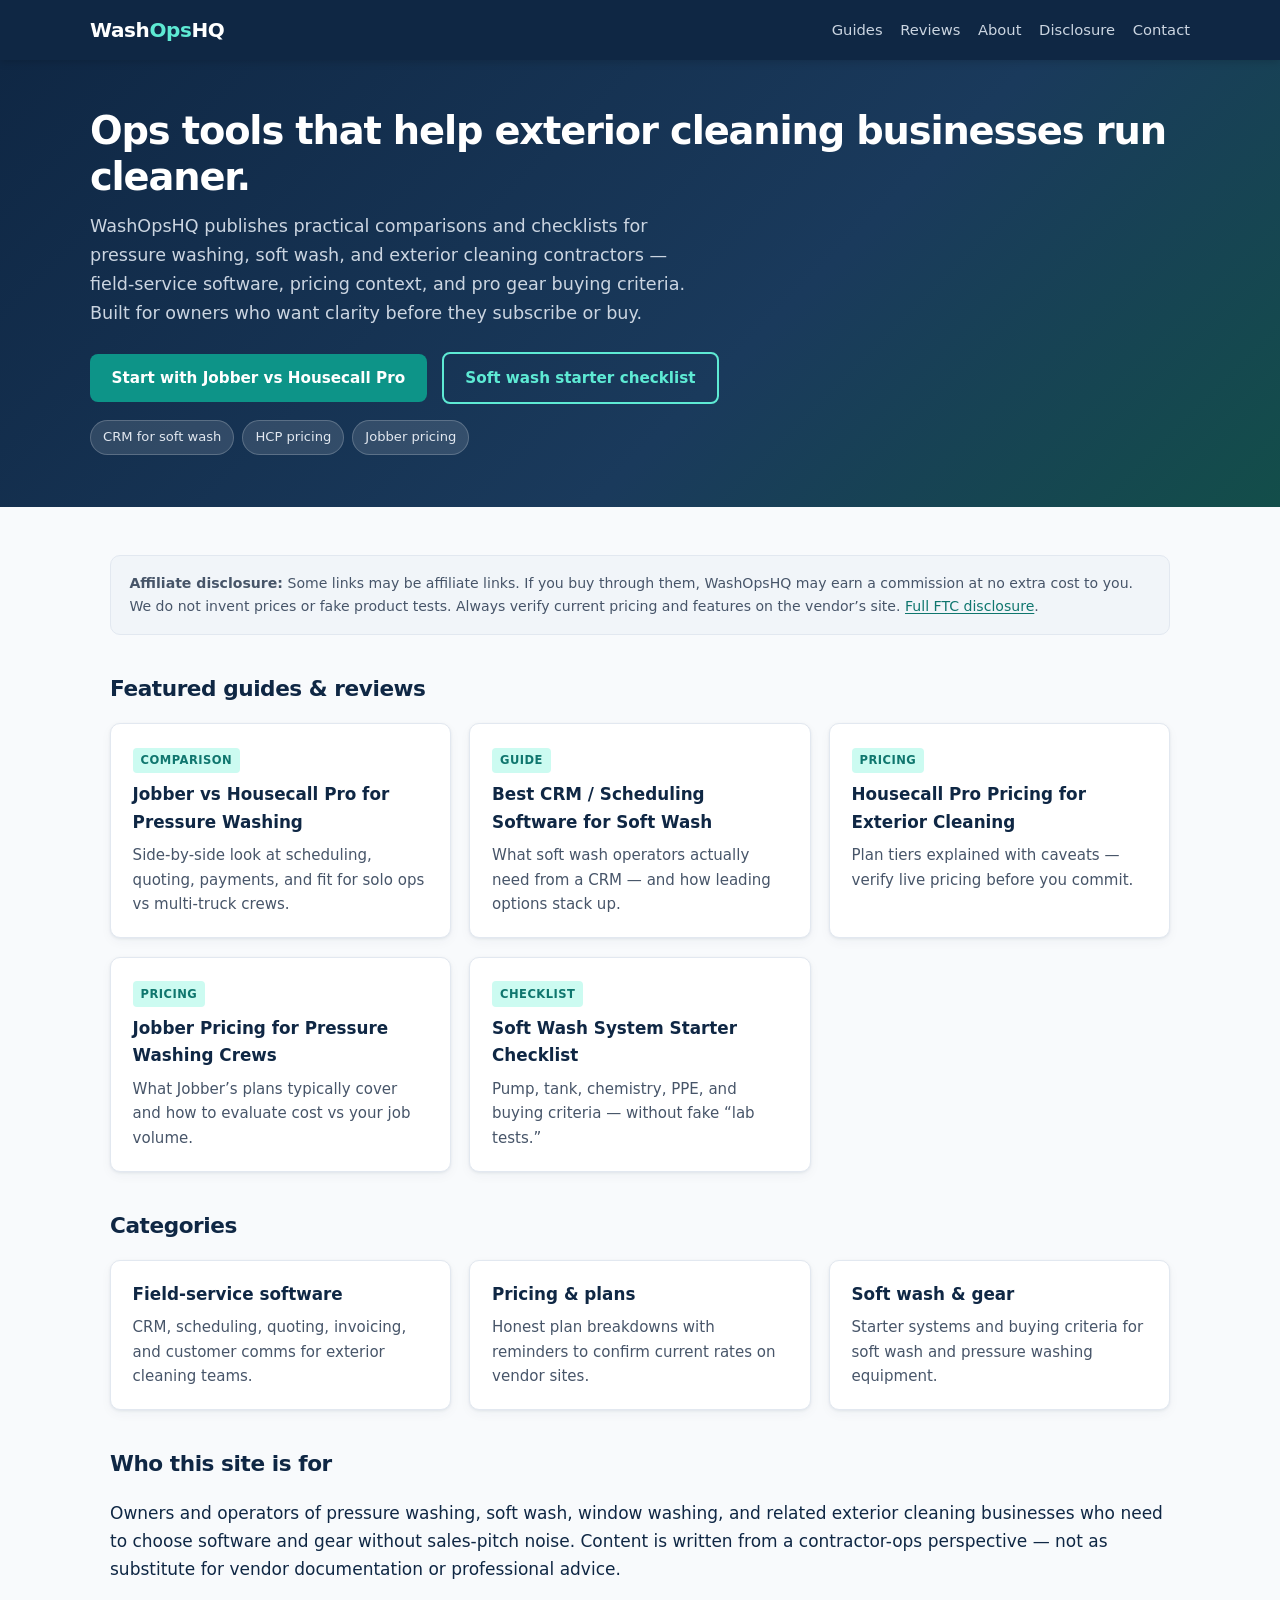
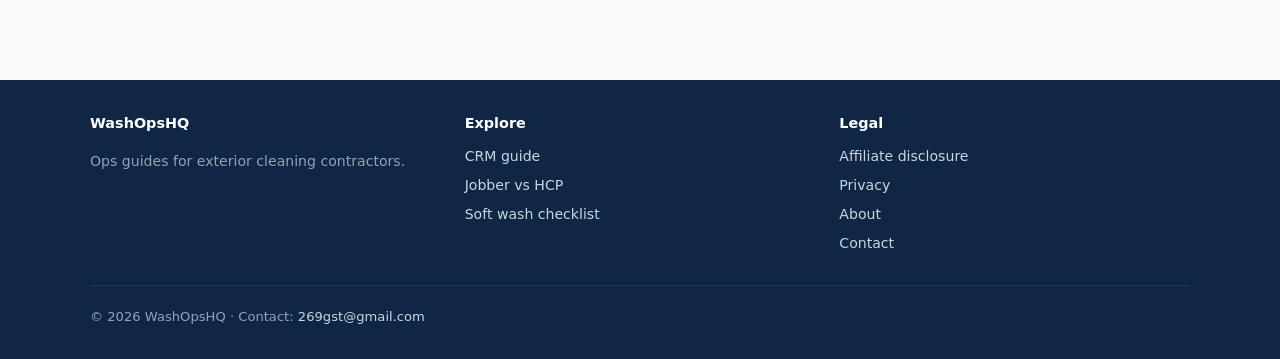
==== index.html @ 54948775 "Initial WashOpsHQ site: homepage, legal pages, 5 articles Static HTML/CSS for exterior cleaning cont" ====
<!DOCTYPE html>
<html lang="en">
<head>
  <meta charset="UTF-8">
  <meta name="viewport" content="width=device-width, initial-scale=1">
  <title>WashOpsHQ — Ops Guides for Exterior Cleaning Contractors</title>
  <meta name="description" content="Practical software and gear guides for pressure washing, soft wash, and exterior cleaning contractors. Compare CRM tools, pricing, and starter systems — no fluff.">
  <link rel="canonical" href="https://269gst-dot.github.io/washopshq/">
  <link rel="stylesheet" href="css/styles.css">
</head>
<body>
  <header class="site-header">
    <div class="header-inner">
      <a class="logo" href="index.html">Wash<span>Ops</span>HQ</a>
      <nav class="nav" aria-label="Main">
        <a href="guides/best-crm-soft-wash.html">Guides</a>
        <a href="reviews/jobber-vs-housecall-pro-pressure-washing.html">Reviews</a>
        <a href="about.html">About</a>
        <a href="disclosure.html">Disclosure</a>
        <a href="contact.html">Contact</a>
      </nav>
    </div>
  </header>

  <section class="hero">
    <div class="hero-inner">
      <h1>Ops tools that help exterior cleaning businesses run cleaner.</h1>
      <p>WashOpsHQ publishes practical comparisons and checklists for pressure washing, soft wash, and exterior cleaning contractors — field-service software, pricing context, and pro gear buying criteria. Built for owners who want clarity before they subscribe or buy.</p>
      <a class="btn" href="reviews/jobber-vs-housecall-pro-pressure-washing.html">Start with Jobber vs Housecall Pro</a>
      <a class="btn btn-outline" href="guides/soft-wash-system-starter-checklist.html">Soft wash starter checklist</a>
      <div class="chips">
        <a class="chip" href="guides/best-crm-soft-wash.html">CRM for soft wash</a>
        <a class="chip" href="reviews/housecall-pro-pricing-exterior-cleaning.html">HCP pricing</a>
        <a class="chip" href="reviews/jobber-pricing-pressure-washing.html">Jobber pricing</a>
      </div>
    </div>
  </section>

  <main class="wrap wide">
    <div class="disclosure-box">
      <strong>Affiliate disclosure:</strong> Some links may be affiliate links. If you buy through them, WashOpsHQ may earn a commission at no extra cost to you.
      We do not invent prices or fake product tests. Always verify current pricing and features on the vendor’s site.
      <a href="disclosure.html">Full FTC disclosure</a>.
    </div>

    <h2 class="section-title">Featured guides &amp; reviews</h2>
    <div class="grid">
      <article class="card">
        <span class="badge">Comparison</span>
        <h3><a href="reviews/jobber-vs-housecall-pro-pressure-washing.html">Jobber vs Housecall Pro for Pressure Washing</a></h3>
        <p>Side-by-side look at scheduling, quoting, payments, and fit for solo ops vs multi-truck crews.</p>
      </article>
      <article class="card">
        <span class="badge">Guide</span>
        <h3><a href="guides/best-crm-soft-wash.html">Best CRM / Scheduling Software for Soft Wash</a></h3>
        <p>What soft wash operators actually need from a CRM — and how leading options stack up.</p>
      </article>
      <article class="card">
        <span class="badge">Pricing</span>
        <h3><a href="reviews/housecall-pro-pricing-exterior-cleaning.html">Housecall Pro Pricing for Exterior Cleaning</a></h3>
        <p>Plan tiers explained with caveats — verify live pricing before you commit.</p>
      </article>
      <article class="card">
        <span class="badge">Pricing</span>
        <h3><a href="reviews/jobber-pricing-pressure-washing.html">Jobber Pricing for Pressure Washing Crews</a></h3>
        <p>What Jobber’s plans typically cover and how to evaluate cost vs your job volume.</p>
      </article>
      <article class="card">
        <span class="badge">Checklist</span>
        <h3><a href="guides/soft-wash-system-starter-checklist.html">Soft Wash System Starter Checklist</a></h3>
        <p>Pump, tank, chemistry, PPE, and buying criteria — without fake “lab tests.”</p>
      </article>
    </div>

    <h2 class="section-title">Categories</h2>
    <div class="grid">
      <div class="card">
        <h3>Field-service software</h3>
        <p>CRM, scheduling, quoting, invoicing, and customer comms for exterior cleaning teams.</p>
      </div>
      <div class="card">
        <h3>Pricing &amp; plans</h3>
        <p>Honest plan breakdowns with reminders to confirm current rates on vendor sites.</p>
      </div>
      <div class="card">
        <h3>Soft wash &amp; gear</h3>
        <p>Starter systems and buying criteria for soft wash and pressure washing equipment.</p>
      </div>
    </div>

    <h2 class="section-title">Who this site is for</h2>
    <p>Owners and operators of pressure washing, soft wash, window washing, and related exterior cleaning businesses who need to choose software and gear without sales-pitch noise. Content is written from a contractor-ops perspective — not as substitute for vendor documentation or professional advice.</p>
  </main>

  <footer class="site-footer">
    <div class="footer-inner">
      <div>
        <h4>WashOpsHQ</h4>
        <p>Ops guides for exterior cleaning contractors.</p>
      </div>
      <div>
        <h4>Explore</h4>
        <ul>
          <li><a href="guides/best-crm-soft-wash.html">CRM guide</a></li>
          <li><a href="reviews/jobber-vs-housecall-pro-pressure-washing.html">Jobber vs HCP</a></li>
          <li><a href="guides/soft-wash-system-starter-checklist.html">Soft wash checklist</a></li>
        </ul>
      </div>
      <div>
        <h4>Legal</h4>
        <ul>
          <li><a href="disclosure.html">Affiliate disclosure</a></li>
          <li><a href="privacy.html">Privacy</a></li>
          <li><a href="about.html">About</a></li>
          <li><a href="contact.html">Contact</a></li>
        </ul>
      </div>
    </div>
    <div class="footer-bottom">
      &copy; 2026 WashOpsHQ · Contact: <a href="mailto:269gst@gmail.com">269gst@gmail.com</a>
    </div>
  </footer>
</body>
</html>
---- css/styles.css ----
/* WashOpsHQ — clean professional styles */
:root {
  --navy: #0f2744;
  --navy-mid: #1a3a5c;
  --teal: #0d9488;
  --teal-dark: #0f766e;
  --teal-light: #ccfbf1;
  --slate: #475569;
  --slate-light: #64748b;
  --bg: #f8fafc;
  --card: #ffffff;
  --border: #e2e8f0;
  --warn-bg: #fffbeb;
  --warn-border: #f59e0b;
  --radius: 10px;
  --shadow: 0 1px 3px rgba(15,39,68,.08), 0 4px 12px rgba(15,39,68,.04);
  --max: 880px;
  --font: system-ui, -apple-system, "Segoe UI", Roboto, "Helvetica Neue", Arial, sans-serif;
}
*, *::before, *::after { box-sizing: border-box; }
html { scroll-behavior: smooth; }
body {
  margin: 0;
  font-family: var(--font);
  font-size: 17px;
  line-height: 1.65;
  color: var(--navy);
  background: var(--bg);
}
a { color: var(--teal-dark); text-decoration: underline; text-underline-offset: 2px; }
a:hover { color: var(--teal); }
img { max-width: 100%; height: auto; }

/* Header */
.site-header {
  background: var(--navy);
  color: #fff;
  padding: 0.85rem 1.25rem;
  position: sticky;
  top: 0;
  z-index: 100;
  box-shadow: 0 2px 8px rgba(0,0,0,.15);
}
.header-inner {
  max-width: 1100px;
  margin: 0 auto;
  display: flex;
  align-items: center;
  justify-content: space-between;
  gap: 1rem;
  flex-wrap: wrap;
}
.logo {
  font-weight: 700;
  font-size: 1.25rem;
  color: #fff;
  text-decoration: none;
  letter-spacing: -0.02em;
}
.logo span { color: #5eead4; }
.nav { display: flex; gap: 1.1rem; flex-wrap: wrap; align-items: center; }
.nav a {
  color: #cbd5e1;
  text-decoration: none;
  font-size: 0.92rem;
  font-weight: 500;
}
.nav a:hover { color: #fff; }

/* Layout */
.wrap { max-width: var(--max); margin: 0 auto; padding: 1.75rem 1.25rem 3rem; }
.wide { max-width: 1100px; }

/* Hero */
.hero {
  background: linear-gradient(135deg, var(--navy) 0%, var(--navy-mid) 60%, #134e4a 100%);
  color: #fff;
  padding: 3rem 1.25rem 3.25rem;
  margin-bottom: 0;
}
.hero-inner { max-width: 1100px; margin: 0 auto; }
.hero h1 {
  margin: 0 0 0.75rem;
  font-size: clamp(1.75rem, 4vw, 2.4rem);
  line-height: 1.2;
  letter-spacing: -0.03em;
}
.hero p {
  margin: 0 0 1.5rem;
  font-size: 1.1rem;
  color: #cbd5e1;
  max-width: 620px;
}
.btn {
  display: inline-block;
  background: var(--teal);
  color: #fff !important;
  text-decoration: none !important;
  padding: 0.7rem 1.35rem;
  border-radius: 8px;
  font-weight: 600;
  font-size: 0.95rem;
  border: none;
  cursor: pointer;
  transition: background .15s;
}
.btn:hover { background: var(--teal-dark); }
.btn-outline {
  background: transparent;
  border: 2px solid #5eead4;
  color: #5eead4 !important;
  margin-left: 0.6rem;
}
.btn-outline:hover { background: rgba(94,234,212,.12); }

/* Cards / grid */
.section-title {
  font-size: 1.35rem;
  margin: 2.25rem 0 1rem;
  letter-spacing: -0.02em;
}
.grid {
  display: grid;
  grid-template-columns: repeat(auto-fill, minmax(280px, 1fr));
  gap: 1.15rem;
}
.card {
  background: var(--card);
  border: 1px solid var(--border);
  border-radius: var(--radius);
  padding: 1.25rem 1.35rem;
  box-shadow: var(--shadow);
  transition: border-color .15s, box-shadow .15s;
}
.card:hover {
  border-color: #99f6e4;
  box-shadow: 0 4px 16px rgba(13,148,136,.1);
}
.card h3 { margin: 0 0 0.4rem; font-size: 1.05rem; }
.card h3 a { text-decoration: none; color: var(--navy); }
.card h3 a:hover { color: var(--teal-dark); }
.card p { margin: 0; color: var(--slate); font-size: 0.94rem; }
.badge {
  display: inline-block;
  font-size: 0.72rem;
  font-weight: 700;
  text-transform: uppercase;
  letter-spacing: .04em;
  background: var(--teal-light);
  color: var(--teal-dark);
  padding: 0.2rem 0.5rem;
  border-radius: 4px;
  margin-bottom: 0.5rem;
}

/* Article */
article h1 {
  font-size: clamp(1.55rem, 3.5vw, 2rem);
  line-height: 1.25;
  letter-spacing: -0.025em;
  margin: 0 0 0.5rem;
}
.meta {
  color: var(--slate-light);
  font-size: 0.88rem;
  margin-bottom: 1.25rem;
}
.lede {
  font-size: 1.08rem;
  color: var(--slate);
  border-left: 3px solid var(--teal);
  padding-left: 1rem;
  margin: 0 0 1.5rem;
}
article h2 {
  font-size: 1.3rem;
  margin: 2rem 0 0.75rem;
  letter-spacing: -0.02em;
  border-bottom: 1px solid var(--border);
  padding-bottom: 0.35rem;
}
article h3 { font-size: 1.08rem; margin: 1.4rem 0 0.5rem; }
article p, article li { color: #1e293b; }
article ul, article ol { padding-left: 1.3rem; }
article li { margin-bottom: 0.35rem; }

/* Tables */
.table-wrap { overflow-x: auto; margin: 1.25rem 0; border-radius: var(--radius); border: 1px solid var(--border); }
table {
  width: 100%;
  border-collapse: collapse;
  font-size: 0.92rem;
  background: var(--card);
}
th, td {
  padding: 0.7rem 0.85rem;
  text-align: left;
  border-bottom: 1px solid var(--border);
  vertical-align: top;
}
th {
  background: var(--navy);
  color: #fff;
  font-weight: 600;
  white-space: nowrap;
}
tr:last-child td { border-bottom: none; }
tr:nth-child(even) td { background: #f1f5f9; }

/* Callouts */
.note, .caveat, .disclosure-box {
  border-radius: var(--radius);
  padding: 1rem 1.15rem;
  margin: 1.25rem 0;
  font-size: 0.95rem;
}
.note {
  background: #ecfeff;
  border: 1px solid #99f6e4;
}
.caveat {
  background: var(--warn-bg);
  border: 1px solid #fcd34d;
}
.disclosure-box {
  background: #f1f5f9;
  border: 1px solid var(--border);
  font-size: 0.88rem;
  color: var(--slate);
}
.affiliate-placeholder {
  display: inline-block;
  background: #fef3c7;
  border: 1px dashed #d97706;
  color: #92400e;
  font-family: ui-monospace, monospace;
  font-size: 0.85em;
  padding: 0.15rem 0.4rem;
  border-radius: 4px;
  word-break: break-all;
}

/* Pros/cons */
.two-col {
  display: grid;
  grid-template-columns: 1fr 1fr;
  gap: 1rem;
  margin: 1rem 0;
}
@media (max-width: 640px) {
  .two-col { grid-template-columns: 1fr; }
  .btn-outline { margin-left: 0; margin-top: 0.5rem; display: inline-block; }
}
.pros, .cons {
  background: var(--card);
  border: 1px solid var(--border);
  border-radius: var(--radius);
  padding: 1rem 1.15rem;
}
.pros h3 { color: #047857; margin-top: 0; }
.cons h3 { color: #b91c1c; margin-top: 0; }

/* FAQ */
.faq details {
  background: var(--card);
  border: 1px solid var(--border);
  border-radius: 8px;
  padding: 0.85rem 1rem;
  margin-bottom: 0.6rem;
}
.faq summary {
  font-weight: 600;
  cursor: pointer;
  color: var(--navy);
}
.faq details[open] summary { margin-bottom: 0.5rem; }

/* Footer */
.site-footer {
  background: var(--navy);
  color: #94a3b8;
  padding: 2rem 1.25rem;
  font-size: 0.88rem;
  margin-top: 2rem;
}
.footer-inner {
  max-width: 1100px;
  margin: 0 auto;
  display: grid;
  grid-template-columns: repeat(auto-fit, minmax(180px, 1fr));
  gap: 1.5rem;
}
.site-footer a { color: #cbd5e1; text-decoration: none; }
.site-footer a:hover { color: #5eead4; }
.site-footer h4 { color: #fff; margin: 0 0 0.6rem; font-size: 0.9rem; }
.site-footer ul { list-style: none; padding: 0; margin: 0; }
.site-footer li { margin-bottom: 0.35rem; }
.footer-bottom {
  max-width: 1100px;
  margin: 1.5rem auto 0;
  padding-top: 1.25rem;
  border-top: 1px solid #1e3a5f;
  font-size: 0.82rem;
}

/* Forms / contact */
.contact-card {
  background: var(--card);
  border: 1px solid var(--border);
  border-radius: var(--radius);
  padding: 1.5rem;
  box-shadow: var(--shadow);
}
.contact-card a.email {
  font-size: 1.15rem;
  font-weight: 600;
  text-decoration: none;
}

/* Category chips */
.chips { display: flex; flex-wrap: wrap; gap: 0.5rem; margin: 1rem 0 0; }
.chip {
  background: rgba(255,255,255,.12);
  color: #e2e8f0;
  padding: 0.35rem 0.75rem;
  border-radius: 999px;
  font-size: 0.82rem;
  text-decoration: none !important;
  border: 1px solid rgba(255,255,255,.2);
}
.chip:hover { background: rgba(94,234,212,.2); color: #fff; }

.toc {
  background: var(--card);
  border: 1px solid var(--border);
  border-radius: var(--radius);
  padding: 1rem 1.25rem;
  margin: 1.25rem 0;
  font-size: 0.92rem;
}
.toc strong { display: block; margin-bottom: 0.4rem; }
.toc ol { margin: 0; padding-left: 1.2rem; }
.toc a { text-decoration: none; }
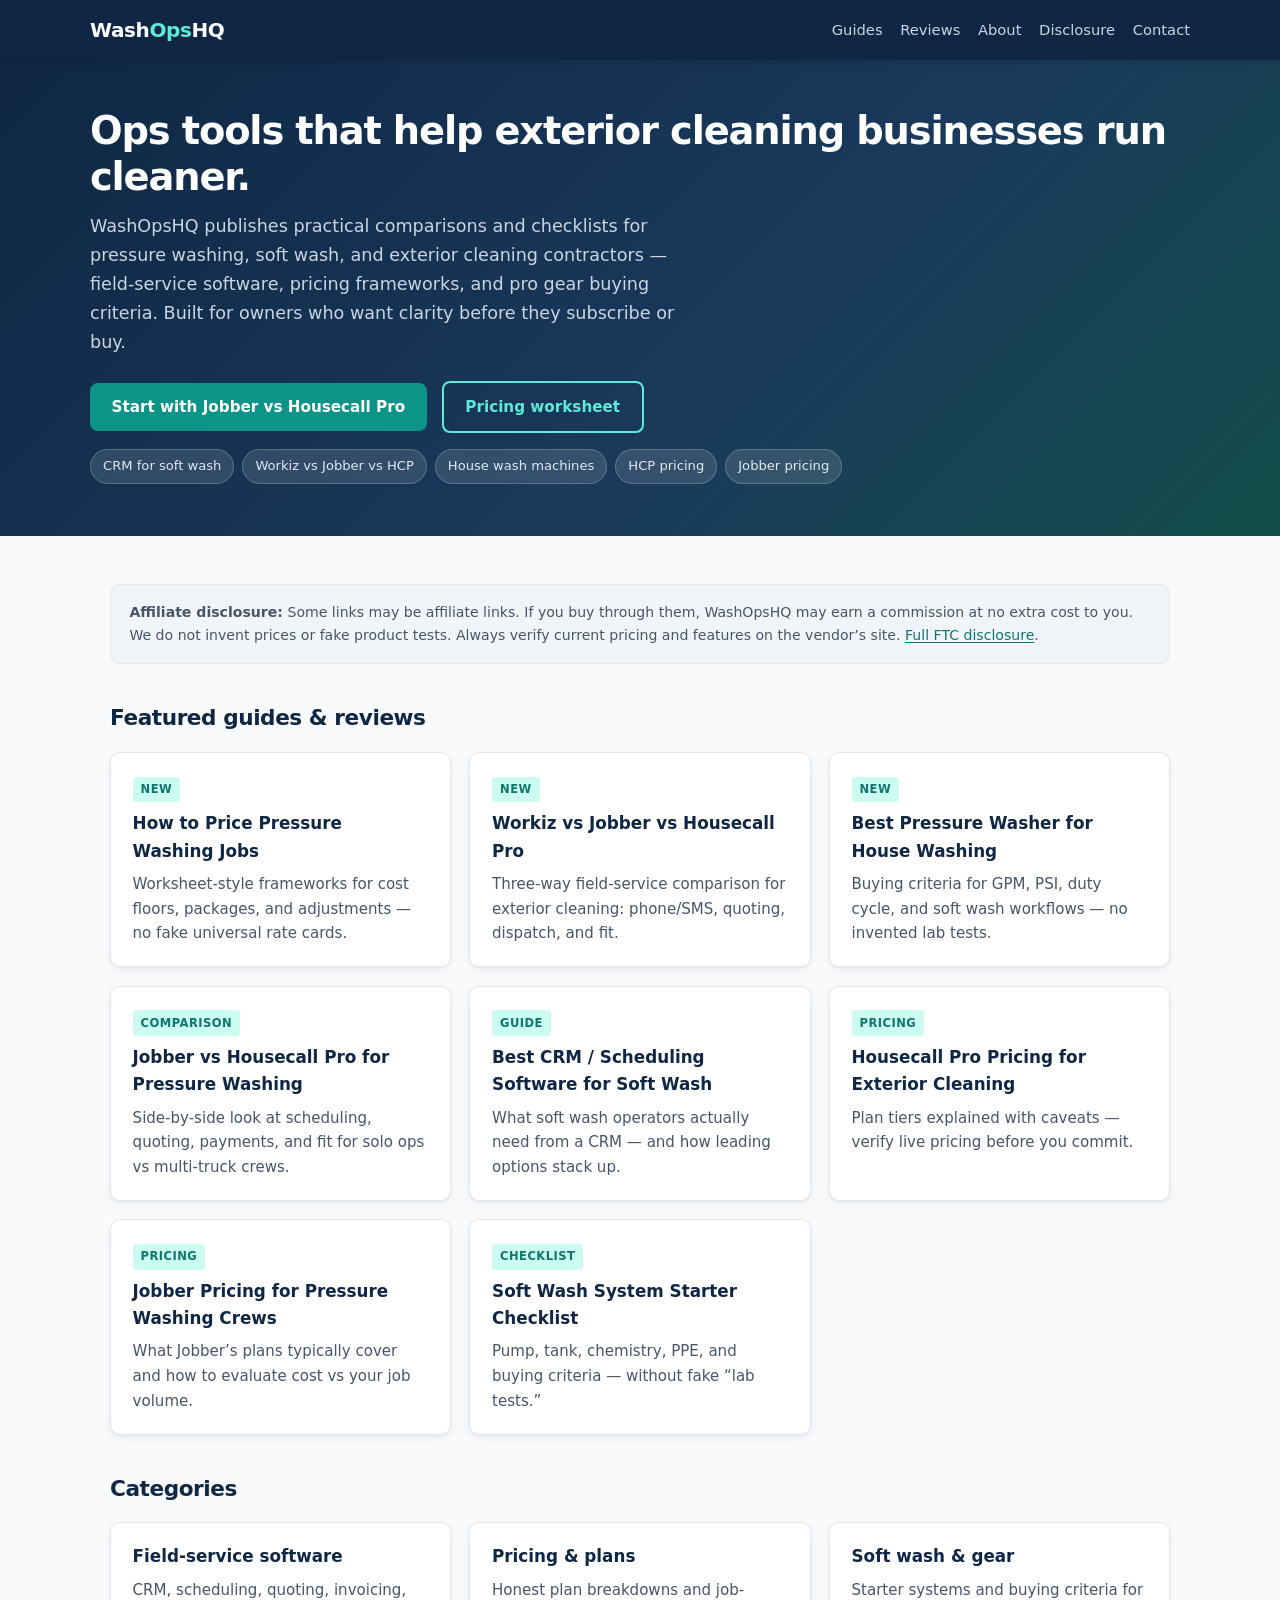
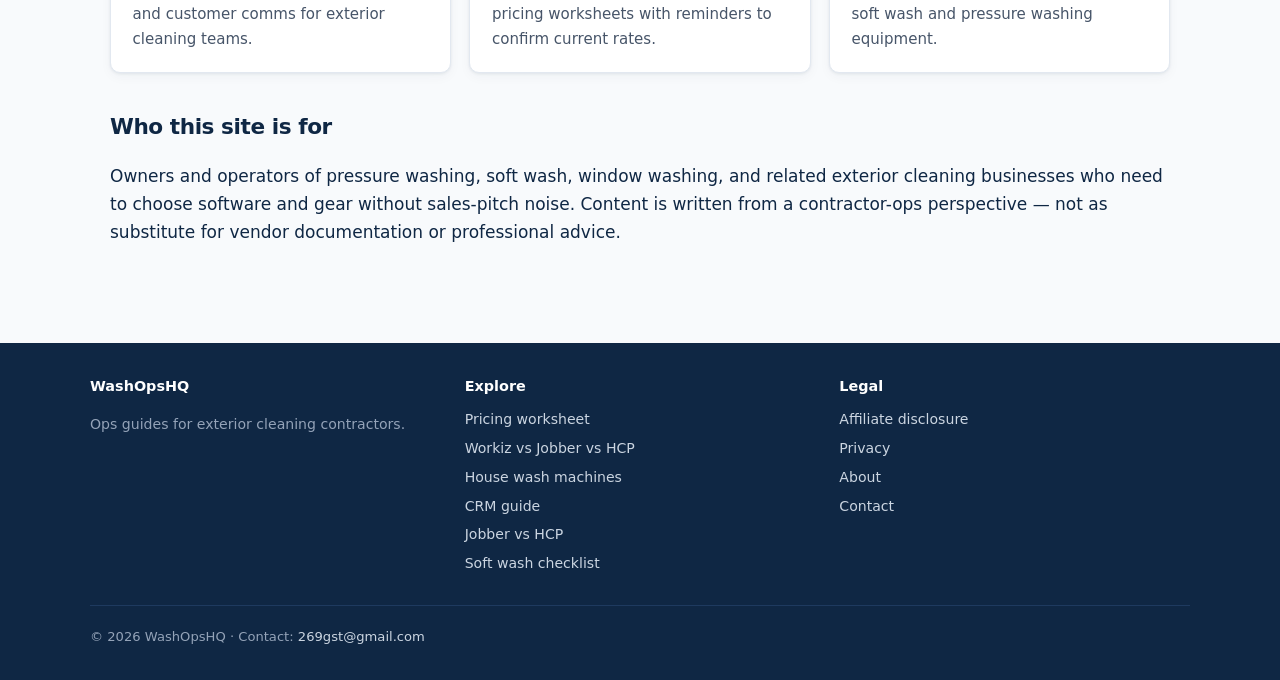
==== commit 529b7484: "Add 3 high-intent articles: pricing worksheet, Workiz 3-way, house-wash buyer guide Feature new page" ====
--- a/index.html
+++ b/index.html
@@ -4,7 +4,7 @@
   <meta charset="UTF-8">
   <meta name="viewport" content="width=device-width, initial-scale=1">
   <title>WashOpsHQ — Ops Guides for Exterior Cleaning Contractors</title>
-  <meta name="description" content="Practical software and gear guides for pressure washing, soft wash, and exterior cleaning contractors. Compare CRM tools, pricing, and starter systems — no fluff.">
+  <meta name="description" content="Practical software and gear guides for pressure washing, soft wash, and exterior cleaning contractors. Compare CRM tools, pricing frameworks, and starter systems — no fluff.">
   <link rel="canonical" href="https://269gst-dot.github.io/washopshq/">
   <link rel="stylesheet" href="css/styles.css">
 </head>
@@ -25,11 +25,13 @@
   <section class="hero">
     <div class="hero-inner">
       <h1>Ops tools that help exterior cleaning businesses run cleaner.</h1>
-      <p>WashOpsHQ publishes practical comparisons and checklists for pressure washing, soft wash, and exterior cleaning contractors — field-service software, pricing context, and pro gear buying criteria. Built for owners who want clarity before they subscribe or buy.</p>
+      <p>WashOpsHQ publishes practical comparisons and checklists for pressure washing, soft wash, and exterior cleaning contractors — field-service software, pricing frameworks, and pro gear buying criteria. Built for owners who want clarity before they subscribe or buy.</p>
       <a class="btn" href="reviews/jobber-vs-housecall-pro-pressure-washing.html">Start with Jobber vs Housecall Pro</a>
-      <a class="btn btn-outline" href="guides/soft-wash-system-starter-checklist.html">Soft wash starter checklist</a>
+      <a class="btn btn-outline" href="guides/how-to-price-pressure-washing-jobs.html">Pricing worksheet</a>
       <div class="chips">
         <a class="chip" href="guides/best-crm-soft-wash.html">CRM for soft wash</a>
+        <a class="chip" href="reviews/workiz-vs-jobber-vs-housecall-pro.html">Workiz vs Jobber vs HCP</a>
+        <a class="chip" href="guides/best-pressure-washer-for-house-washing.html">House wash machines</a>
         <a class="chip" href="reviews/housecall-pro-pricing-exterior-cleaning.html">HCP pricing</a>
         <a class="chip" href="reviews/jobber-pricing-pressure-washing.html">Jobber pricing</a>
       </div>
@@ -45,6 +47,21 @@
 
     <h2 class="section-title">Featured guides &amp; reviews</h2>
     <div class="grid">
+      <article class="card">
+        <span class="badge">New</span>
+        <h3><a href="guides/how-to-price-pressure-washing-jobs.html">How to Price Pressure Washing Jobs</a></h3>
+        <p>Worksheet-style frameworks for cost floors, packages, and adjustments — no fake universal rate cards.</p>
+      </article>
+      <article class="card">
+        <span class="badge">New</span>
+        <h3><a href="reviews/workiz-vs-jobber-vs-housecall-pro.html">Workiz vs Jobber vs Housecall Pro</a></h3>
+        <p>Three-way field-service comparison for exterior cleaning: phone/SMS, quoting, dispatch, and fit.</p>
+      </article>
+      <article class="card">
+        <span class="badge">New</span>
+        <h3><a href="guides/best-pressure-washer-for-house-washing.html">Best Pressure Washer for House Washing</a></h3>
+        <p>Buying criteria for GPM, PSI, duty cycle, and soft wash workflows — no invented lab tests.</p>
+      </article>
       <article class="card">
         <span class="badge">Comparison</span>
         <h3><a href="reviews/jobber-vs-housecall-pro-pressure-washing.html">Jobber vs Housecall Pro for Pressure Washing</a></h3>
@@ -80,7 +97,7 @@
       </div>
       <div class="card">
         <h3>Pricing &amp; plans</h3>
-        <p>Honest plan breakdowns with reminders to confirm current rates on vendor sites.</p>
+        <p>Honest plan breakdowns and job-pricing worksheets with reminders to confirm current rates.</p>
       </div>
       <div class="card">
         <h3>Soft wash &amp; gear</h3>
@@ -101,6 +118,9 @@
       <div>
         <h4>Explore</h4>
         <ul>
+          <li><a href="guides/how-to-price-pressure-washing-jobs.html">Pricing worksheet</a></li>
+          <li><a href="reviews/workiz-vs-jobber-vs-housecall-pro.html">Workiz vs Jobber vs HCP</a></li>
+          <li><a href="guides/best-pressure-washer-for-house-washing.html">House wash machines</a></li>
           <li><a href="guides/best-crm-soft-wash.html">CRM guide</a></li>
           <li><a href="reviews/jobber-vs-housecall-pro-pressure-washing.html">Jobber vs HCP</a></li>
           <li><a href="guides/soft-wash-system-starter-checklist.html">Soft wash checklist</a></li>
